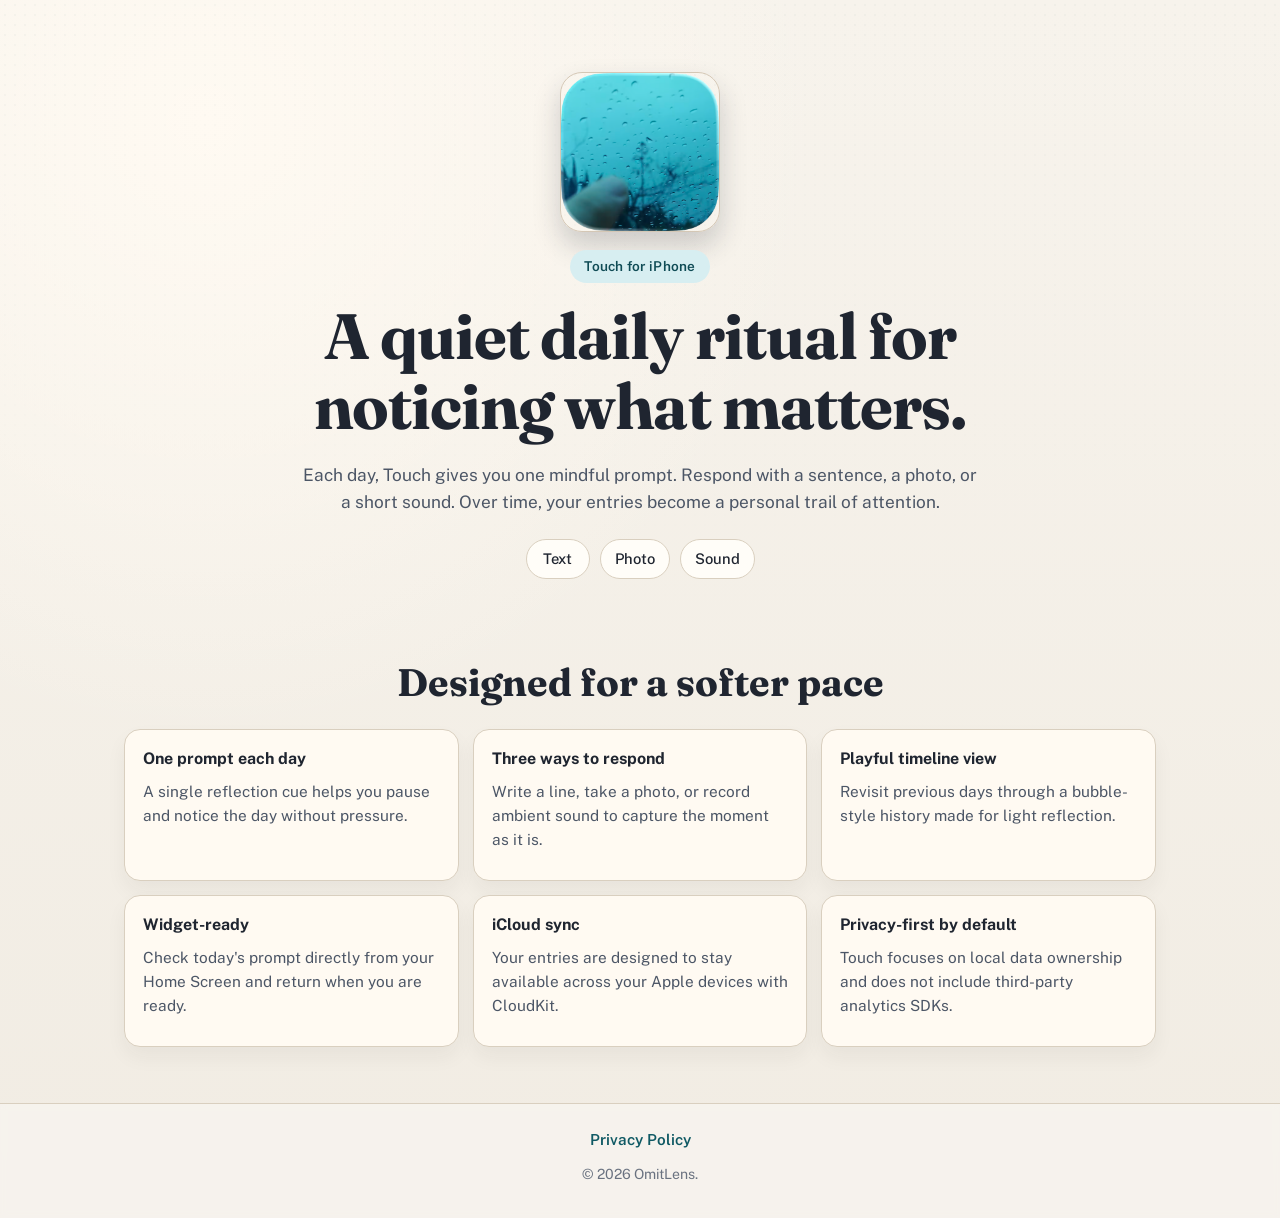
==== website/index.html @ 73af4b31 "Main site." ====
<!DOCTYPE html>
<html lang="en">

<head>
	<meta charset="UTF-8">
	<meta name="viewport" content="width=device-width, initial-scale=1.0">
	<meta name="robots" content="index, follow">
	<meta name="theme-color" content="#f6f2eb">
	<title>Touch - A calm daily journaling app</title>
	<meta name="description"
		content="Touch is a calm daily journaling app for iPhone. Capture one daily moment with text, photo, or sound, then revisit your life through a gentle timeline.">
	<link rel="canonical" href="https://touch.omitlens.com/">

	<meta property="og:type" content="website">
	<meta property="og:site_name" content="Touch">
	<meta property="og:title" content="Touch - A calm daily journaling app">
	<meta property="og:description"
		content="One mindful prompt each day. Answer with text, photo, or sound. Keep your moments private and in sync with iCloud.">
	<meta property="og:url" content="https://touch.omitlens.com/">
	<meta property="og:image" content="https://touch.omitlens.com/images/touch.avif">
	<meta property="og:image:width" content="1200">
	<meta property="og:image:height" content="1200">

	<meta name="twitter:card" content="summary_large_image">
	<meta name="twitter:title" content="Touch - A calm daily journaling app">
	<meta name="twitter:description"
		content="A daily prompt, three ways to respond, and a gentle timeline to revisit your moments.">
	<meta name="twitter:image" content="https://touch.omitlens.com/images/touch.avif">

	<script type="application/ld+json">
	{
		"@context": "https://schema.org",
		"@type": "SoftwareApplication",
		"name": "Touch",
		"description": "A calm daily journaling app with daily prompts and text, photo, or sound entries.",
		"url": "https://touch.omitlens.com/",
		"applicationCategory": "LifestyleApplication",
		"operatingSystem": "iOS",
		"image": "https://touch.omitlens.com/images/touch.avif",
		"offers": {
			"@type": "Offer",
			"price": "0",
			"priceCurrency": "USD"
		}
	}
	</script>

	<link rel="stylesheet" href="style.css">
</head>

<body>
	<main>
		<section class="hero">
			<div class="hero-noise" aria-hidden="true"></div>
			<div class="hero-container">
				<img src="images/touch.avif" alt="Touch app icon" class="hero-image" width="160" height="160">
				<p class="eyebrow">Touch for iPhone</p>
				<h1 class="hero-title">A quiet daily ritual for noticing what matters.</h1>
				<p class="hero-subtitle">
					Each day, Touch gives you one mindful prompt. Respond with a sentence, a photo, or a short sound.
					Over time, your entries become a personal trail of attention.
				</p>
				<div class="hero-chip-row" aria-label="Touch entry formats">
					<span class="hero-chip">Text</span>
					<span class="hero-chip">Photo</span>
					<span class="hero-chip">Sound</span>
				</div>
			</div>
		</section>

		<section class="features">
			<div class="container">
				<h2 class="section-title">Designed for a softer pace</h2>
				<div class="feature-grid">
					<article class="feature-card">
						<h3 class="feature-title">One prompt each day</h3>
						<p class="feature-desc">A single reflection cue helps you pause and notice the day without pressure.</p>
					</article>
					<article class="feature-card">
						<h3 class="feature-title">Three ways to respond</h3>
						<p class="feature-desc">Write a line, take a photo, or record ambient sound to capture the moment as it is.
						</p>
					</article>
					<article class="feature-card">
						<h3 class="feature-title">Playful timeline view</h3>
						<p class="feature-desc">Revisit previous days through a bubble-style history made for light reflection.</p>
					</article>
					<article class="feature-card">
						<h3 class="feature-title">Widget-ready</h3>
						<p class="feature-desc">Check today's prompt directly from your Home Screen and return when you are ready.
						</p>
					</article>
					<article class="feature-card">
						<h3 class="feature-title">iCloud sync</h3>
						<p class="feature-desc">Your entries are designed to stay available across your Apple devices with CloudKit.
						</p>
					</article>
					<article class="feature-card">
						<h3 class="feature-title">Privacy-first by default</h3>
						<p class="feature-desc">Touch focuses on local data ownership and does not include third-party analytics
							SDKs.</p>
					</article>
				</div>
			</div>
		</section>

	</main>

	<footer class="footer">
		<div class="container footer-container">
			<nav class="footer-nav" aria-label="Footer">
				<a href="privacy.html" class="footer-link">Privacy Policy</a>
			</nav>
			<p class="footer-credit">© 2026 OmitLens.</p>
		</div>
	</footer>
</body>

</html>
---- website/style.css ----
@import url("https://fonts.googleapis.com/css2?family=Fraunces:opsz,wght@9..144,500;9..144,700&family=Public+Sans:wght@400;500;600&display=swap");

:root {
	--bg: #f6f2eb;
	--surface: #fffdf8;
	--surface-strong: #fffaf2;
	--ink: #1f2530;
	--ink-soft: #4c5666;
	--line: #d9cfbf;
	--accent: #1b6f7b;
	--accent-soft: #d7eef1;
	--radius: 16px;
	--radius-sm: 10px;
	--max-width: 1080px;
}

* {
	box-sizing: border-box;
}

html,
body {
	margin: 0;
	padding: 0;
	min-height: 100%;
}

body {
	font-family: "Public Sans", "Avenir Next", "Segoe UI", sans-serif;
	background: radial-gradient(circle at 16% 10%, #fffaf2 0%, transparent 40%),
		linear-gradient(180deg, #f7f3ec 0%, #f1ece3 100%);
	color: var(--ink);
	line-height: 1.55;
	-webkit-font-smoothing: antialiased;
	text-rendering: optimizeLegibility;
}

main {
	min-height: calc(100vh - 180px);
}

.container {
	max-width: var(--max-width);
	margin: 0 auto;
	padding: 0 24px;
}

.hero {
	position: relative;
	overflow: hidden;
	padding: 72px 24px 56px;
}

.hero-noise {
	position: absolute;
	inset: 0;
	background-image: radial-gradient(rgba(27, 111, 123, 0.08) 1px, transparent 1px);
	background-size: 10px 10px;
	mask-image: linear-gradient(to bottom, rgba(0, 0, 0, 0.45), rgba(0, 0, 0, 0));
	pointer-events: none;
}

.hero-container {
	max-width: 840px;
	margin: 0 auto;
	position: relative;
	text-align: center;
	animation: reveal-up 500ms ease-out both;
}

.hero-image {
	display: block;
	width: clamp(92px, 16vw, 160px);
	height: auto;
	margin: 0 auto 18px;
	border-radius: 22px;
	box-shadow: 0 14px 28px rgba(31, 37, 48, 0.2);
	border: 1px solid #d4c7b5;
}

.eyebrow {
	display: inline-flex;
	padding: 6px 14px;
	margin: 0 0 18px;
	border-radius: 999px;
	background: var(--accent-soft);
	color: #104c56;
	font-size: 0.85rem;
	font-weight: 600;
	letter-spacing: 0.02em;
}

.hero-title {
	margin: 0;
	font-family: "Fraunces", "Iowan Old Style", serif;
	font-size: clamp(2rem, 5vw, 4rem);
	line-height: 1.1;
	font-weight: 700;
	letter-spacing: -0.015em;
}

.hero-subtitle {
	margin: 20px auto 0;
	max-width: 680px;
	font-size: 1.08rem;
	color: var(--ink-soft);
}

.hero-chip-row {
	display: flex;
	justify-content: center;
	flex-wrap: wrap;
	gap: 10px;
	margin-top: 24px;
	animation: reveal-up 560ms ease-out both;
}

.hero-chip {
	display: inline-flex;
	align-items: center;
	justify-content: center;
	min-width: 64px;
	height: 40px;
	padding: 0 14px;
	border: 1px solid var(--line);
	border-radius: 999px;
	background: var(--surface);
	font-size: 0.92rem;
	font-weight: 500;
}

.features {
	padding: 24px 0 56px;
}

.section-title {
	margin: 0 0 24px;
	text-align: center;
	font-family: "Fraunces", "Iowan Old Style", serif;
	font-size: clamp(1.6rem, 3.6vw, 2.4rem);
	line-height: 1.2;
}

.feature-grid {
	display: grid;
	grid-template-columns: repeat(3, minmax(0, 1fr));
	gap: 14px;
}

.feature-card {
	background: var(--surface-strong);
	border: 1px solid var(--line);
	border-radius: var(--radius);
	padding: 18px;
	min-height: 152px;
	box-shadow: 0 10px 20px rgba(31, 37, 48, 0.05);
	transform: translateY(0);
	transition: transform 200ms ease, box-shadow 200ms ease, border-color 200ms ease;
}

.feature-card:hover {
	transform: translateY(-3px);
	border-color: #c0b29a;
	box-shadow: 0 14px 26px rgba(31, 37, 48, 0.08);
}

.feature-title {
	margin: 0;
	font-size: 1rem;
	line-height: 1.35;
}

.feature-desc {
	margin: 10px 0 0;
	font-size: 0.96rem;
	color: var(--ink-soft);
}


.footer {
	padding: 24px 0 32px;
	border-top: 1px solid var(--line);
	background: rgba(255, 255, 255, 0.35);
	backdrop-filter: blur(3px);
}

.footer-container {
	text-align: center;
	padding: 0 24px;
}

.footer-nav {
	display: flex;
	justify-content: center;
	align-items: center;
	margin-bottom: 12px;
}

.footer-link {
	color: #0f5964;
	text-decoration: none;
	font-size: 0.95rem;
	font-weight: 600;
}

.footer-link:hover {
	text-decoration: underline;
}

.footer-credit {
	margin: 0;
	font-size: 0.88rem;
	color: #6a7280;
}

.privacy {
	padding: 40px 0 72px;
	animation: reveal-up 420ms ease-out both;
}

.privacy-paper {
	max-width: 880px;
	margin: 0 auto;
	padding: 26px;
	border-radius: var(--radius);
	border: 1px solid var(--line);
	background: var(--surface);
	box-shadow: 0 12px 22px rgba(31, 37, 48, 0.05);
}

.privacy h1 {
	margin-top: 0;
	font-family: "Fraunces", "Iowan Old Style", serif;
	font-size: clamp(1.8rem, 4vw, 2.6rem);
	line-height: 1.2;
}

.privacy h2 {
	margin: 24px 0 10px;
	font-size: 1.1rem;
	line-height: 1.35;
}

.privacy p,
.privacy li {
	font-size: 0.98rem;
	color: var(--ink-soft);
}

.privacy a {
	color: #0f5964;
	text-decoration: underline;
	text-underline-offset: 2px;
}

a:focus-visible,
button:focus-visible {
	outline: 3px solid #0f5964;
	outline-offset: 3px;
	border-radius: var(--radius-sm);
}

@media (max-width: 980px) {
	.feature-grid {
		grid-template-columns: repeat(2, minmax(0, 1fr));
	}
}

@media (max-width: 680px) {
	.hero {
		padding: 56px 18px 42px;
	}

	.container {
		padding: 0 18px;
	}

	.feature-grid {
		grid-template-columns: 1fr;
	}

	.hero-chip {
		min-width: 72px;
	}

	.privacy-paper {
		padding: 20px;
	}
}

@media (prefers-reduced-motion: reduce) {
	* {
		animation-duration: 0.01ms !important;
		animation-iteration-count: 1 !important;
		transition-duration: 0.01ms !important;
	}
}

@keyframes reveal-up {
	from {
		opacity: 0;
		transform: translateY(14px);
	}
	to {
		opacity: 1;
		transform: translateY(0);
	}
}
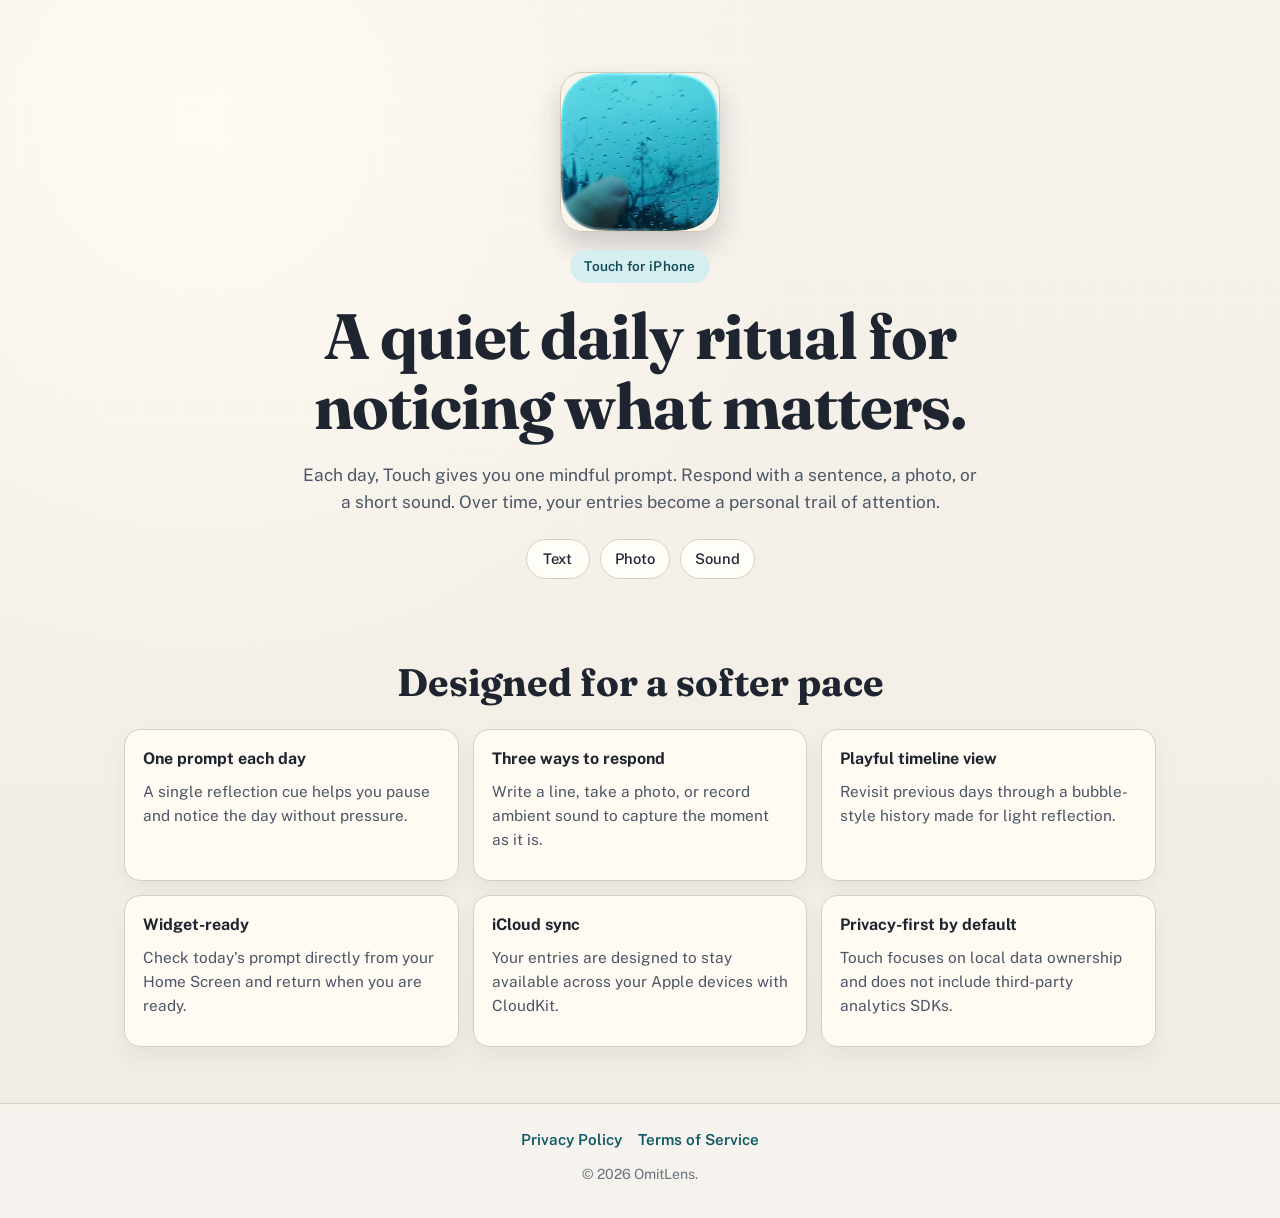
==== commit 50125203: "Update website." ====
--- a/website/index.html
+++ b/website/index.html
@@ -110,6 +110,7 @@
 		<div class="container footer-container">
 			<nav class="footer-nav" aria-label="Footer">
 				<a href="privacy.html" class="footer-link">Privacy Policy</a>
+				<a href="terms.html" class="footer-link">Terms of Service</a>
 			</nav>
 			<p class="footer-credit">© 2026 OmitLens.</p>
 		</div>
--- a/website/style.css
+++ b/website/style.css
@@ -193,6 +193,7 @@
 	display: flex;
 	justify-content: center;
 	align-items: center;
+	gap: 16px;
 	margin-bottom: 12px;
 }
 
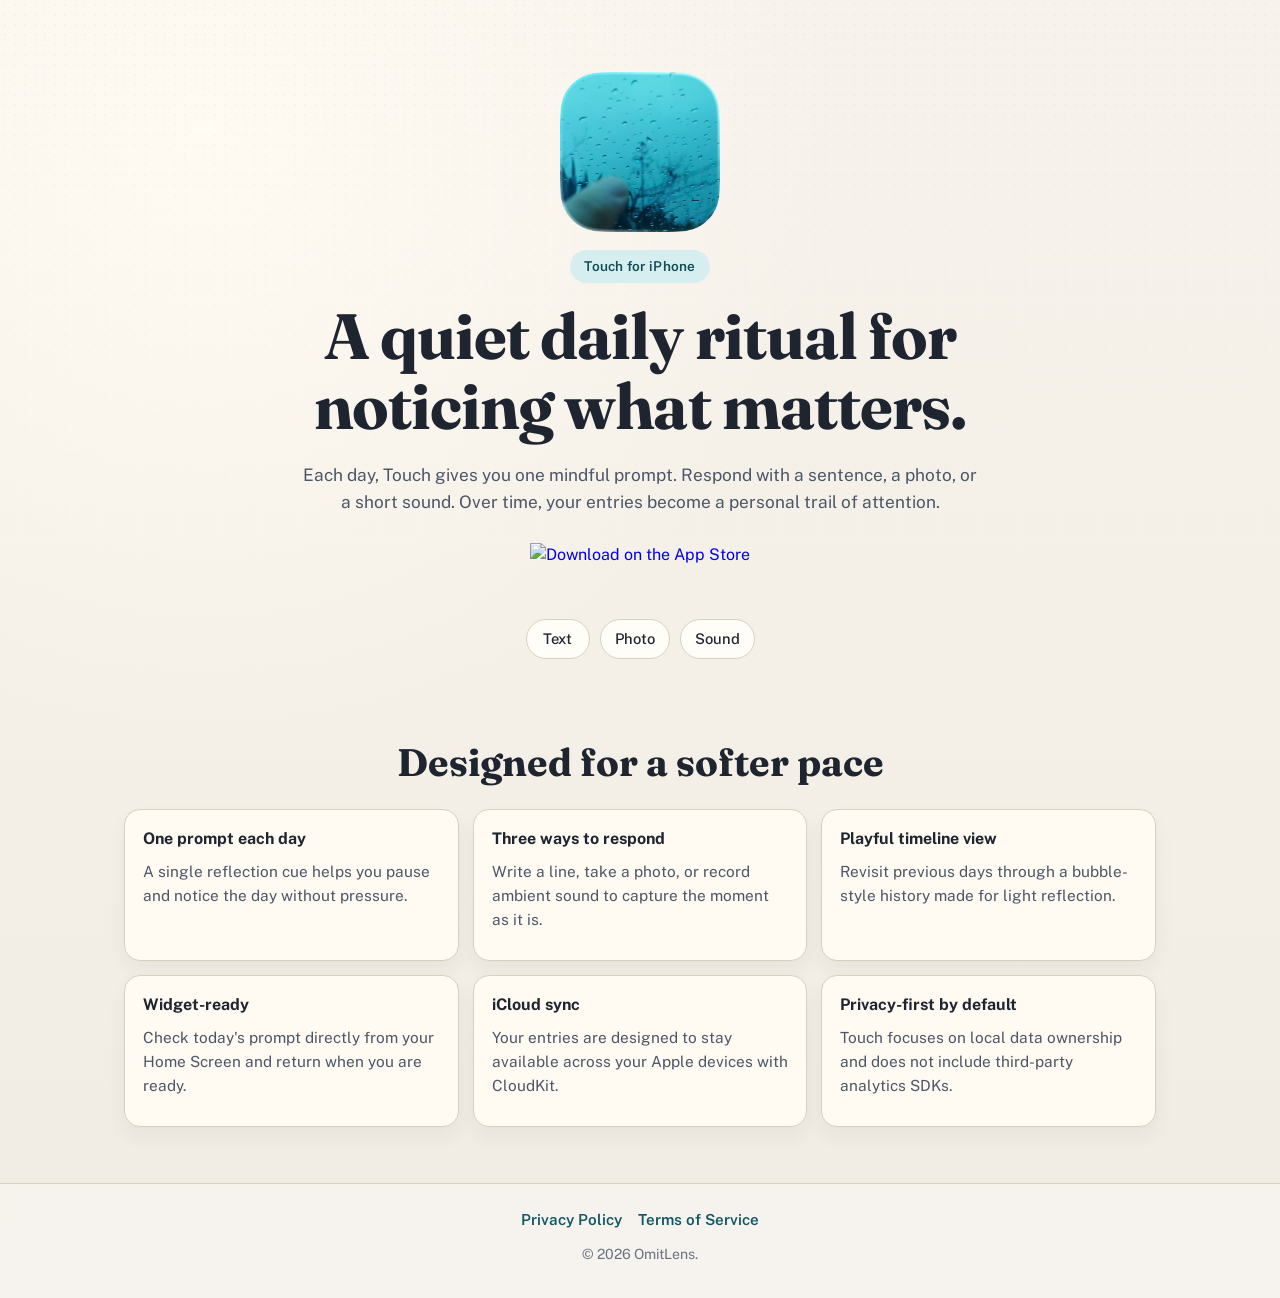
==== commit 3626d5db: "Update." ====
--- a/website/index.html
+++ b/website/index.html
@@ -60,6 +60,13 @@
 					Each day, Touch gives you one mindful prompt. Respond with a sentence, a photo, or a short sound.
 					Over time, your entries become a personal trail of attention.
 				</p>
+				<p class="hero-actions">
+					<a href="https://apps.apple.com/us/app/touch/id6762602963" class="app-store-link" target="_blank"
+						rel="noopener">
+						<img src="https://developer.apple.com/assets/elements/badges/download-on-the-app-store.svg"
+							alt="Download on the App Store" class="app-store-badge">
+					</a>
+				</p>
 				<div class="hero-chip-row" aria-label="Touch entry formats">
 					<span class="hero-chip">Text</span>
 					<span class="hero-chip">Photo</span>
--- a/website/style.css
+++ b/website/style.css
@@ -73,9 +73,6 @@
 	width: clamp(92px, 16vw, 160px);
 	height: auto;
 	margin: 0 auto 18px;
-	border-radius: 22px;
-	box-shadow: 0 14px 28px rgba(31, 37, 48, 0.2);
-	border: 1px solid #d4c7b5;
 }
 
 .eyebrow {
@@ -104,6 +101,31 @@
 	max-width: 680px;
 	font-size: 1.08rem;
 	color: var(--ink-soft);
+}
+
+.hero-actions {
+	margin: 28px 0 0;
+	animation: reveal-up 530ms ease-out both;
+}
+
+
+.app-store-link {
+	display: inline-flex;
+	align-items: center;
+	justify-content: center;
+	text-decoration: none;
+	transition: transform 200ms ease, opacity 200ms ease;
+}
+
+.app-store-link:hover {
+	opacity: 0.92;
+	transform: translateY(-1px);
+}
+
+.app-store-badge {
+	display: block;
+	height: 52px;
+	width: auto;
 }
 
 .hero-chip-row {
